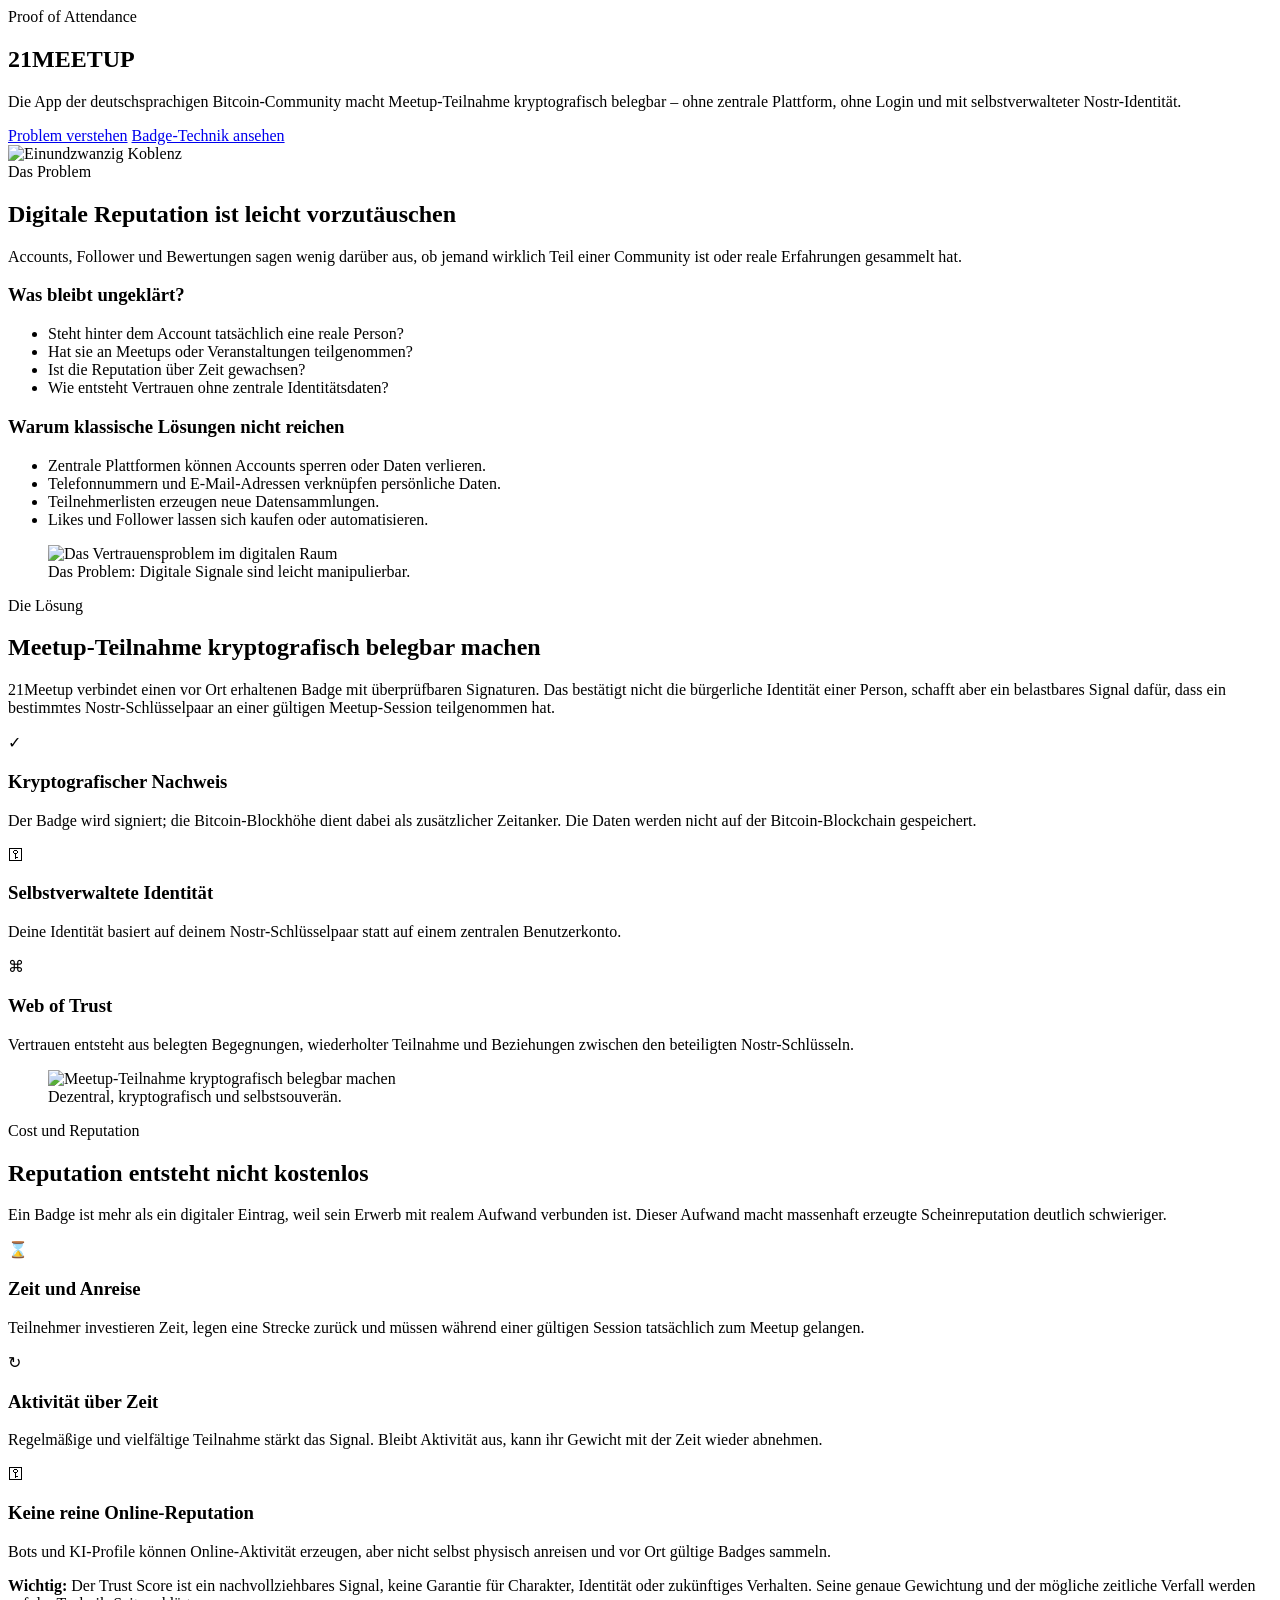
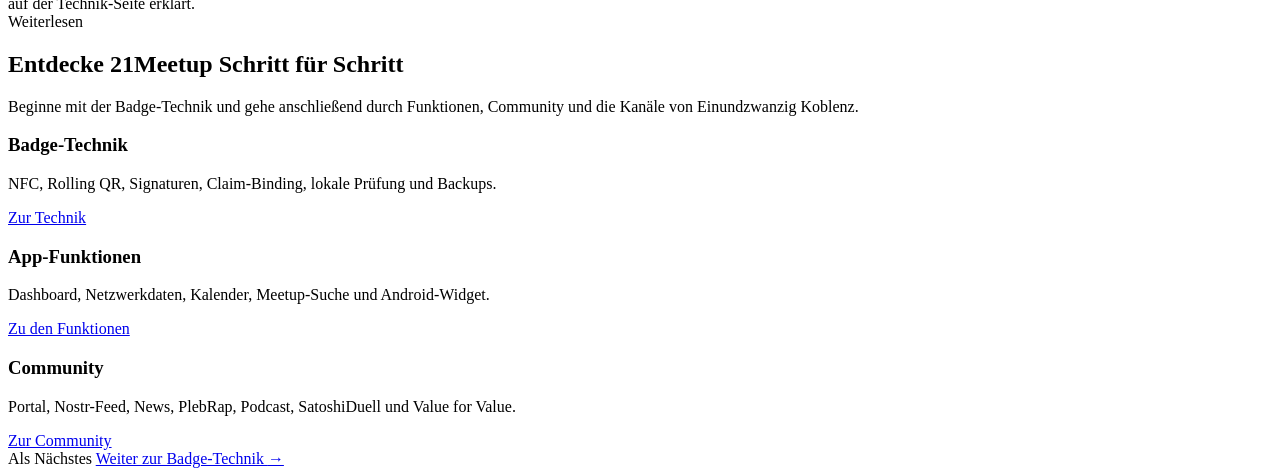
==== index.html @ 0e41c3da "Add files via upload" ====
<!DOCTYPE html>

<html data-theme="dark" lang="de">
<head>
<meta charset="utf-8"/>
<meta content="width=device-width, initial-scale=1" name="viewport"/>
<meta content="Die 21Meetup-App verbindet reale Meetup-Teilnahme mit NFC, Rolling QR, Nostr und kryptografisch überprüfbaren Badges." name="description"/>
<title>21Meetup – Meetup-Teilnahme kryptografisch belegbar machen</title>
<link href="https://21koblenz.github.io/einundzwanzig-meetup-website/" rel="canonical"/><meta content="website" property="og:type"/><meta content="21Meetup" property="og:site_name"/><meta content="de_DE" property="og:locale"/><meta content="21Meetup – Meetup-Teilnahme kryptografisch belegbar machen" property="og:title"/><meta content="Die 21Meetup-App verbindet reale Meetup-Teilnahme mit NFC, Rolling QR, Nostr und kryptografisch überprüfbaren Badges." property="og:description"/><meta content="https://21koblenz.github.io/einundzwanzig-meetup-website/" property="og:url"/><meta content="https://21koblenz.github.io/einundzwanzig-meetup-website/assets/social-preview.jpg" property="og:image"/><meta content="https://21koblenz.github.io/einundzwanzig-meetup-website/assets/social-preview.jpg" property="og:image:secure_url"/><meta content="image/jpeg" property="og:image:type"/><meta content="1200" property="og:image:width"/><meta content="630" property="og:image:height"/><meta content="21Meetup – Meetup-Teilnahme kryptografisch belegbar machen" property="og:image:alt"/><meta content="summary_large_image" name="twitter:card"/><meta content="21Meetup – Meetup-Teilnahme kryptografisch belegbar machen" name="twitter:title"/><meta content="Die 21Meetup-App verbindet reale Meetup-Teilnahme mit NFC, Rolling QR, Nostr und kryptografisch überprüfbaren Badges." name="twitter:description"/><meta content="https://21koblenz.github.io/einundzwanzig-meetup-website/assets/social-preview.jpg" name="twitter:image"/><meta content="21Meetup – Meetup-Teilnahme kryptografisch belegbar machen" name="twitter:image:alt"/><link href="css/style.css" rel="stylesheet"/>
</head>
<body>
<div data-include="components/nav.html"></div>
<main class="page-shell">
<!-- ========================================================
         START: PROBLEM UND LÖSUNG
         ======================================================== -->
<section class="hero" id="start">
<div>
<div class="eyebrow">Proof of Attendance</div>
<h1><span>21</span>MEETUP</h1>
<p class="lead">Die App der deutschsprachigen Bitcoin-Community macht Meetup-Teilnahme kryptografisch belegbar – ohne zentrale Plattform, ohne Login und mit selbstverwalteter Nostr-Identität.</p>
<div class="hero-actions">
<a class="btn btn-primary" href="#problem">Problem verstehen</a>
<a class="btn btn-secondary" href="technik.html">Badge-Technik ansehen</a>
</div>
</div>
<div class="hero-logo">
<img alt="Einundzwanzig Koblenz" src="assets/einundzwanzig-koblenz.png"/>
</div>
</section>
<section class="section" id="problem">
<div class="section-head">
<div class="eyebrow">Das Problem</div>
<h2>Digitale Reputation ist leicht vorzutäuschen</h2>
<p>Accounts, Follower und Bewertungen sagen wenig darüber aus, ob jemand wirklich Teil einer Community ist oder reale Erfahrungen gesammelt hat.</p>
</div>
<div class="grid-2">
<article class="info-card">
<h3>Was bleibt ungeklärt?</h3>
<ul>
<li>Steht hinter dem Account tatsächlich eine reale Person?</li>
<li>Hat sie an Meetups oder Veranstaltungen teilgenommen?</li>
<li>Ist die Reputation über Zeit gewachsen?</li>
<li>Wie entsteht Vertrauen ohne zentrale Identitätsdaten?</li>
</ul>
</article>
<article class="info-card">
<h3>Warum klassische Lösungen nicht reichen</h3>
<ul>
<li>Zentrale Plattformen können Accounts sperren oder Daten verlieren.</li>
<li>Telefonnummern und E-Mail-Adressen verknüpfen persönliche Daten.</li>
<li>Teilnehmerlisten erzeugen neue Datensammlungen.</li>
<li>Likes und Follower lassen sich kaufen oder automatisieren.</li>
</ul>
</article>
</div>
<figure class="screen-card">
<img alt="Das Vertrauensproblem im digitalen Raum" src="pdf-pages/page-03.png"/>
<figcaption>Das Problem: Digitale Signale sind leicht manipulierbar.</figcaption>
</figure>
</section>
<section class="section" id="loesung">
<div class="section-head">
<div class="eyebrow">Die Lösung</div>
<h2>Meetup-Teilnahme kryptografisch belegbar machen</h2>
<p>21Meetup verbindet einen vor Ort erhaltenen Badge mit überprüfbaren Signaturen. Das bestätigt nicht die bürgerliche Identität einer Person, schafft aber ein belastbares Signal dafür, dass ein bestimmtes Nostr-Schlüsselpaar an einer gültigen Meetup-Session teilgenommen hat.</p>
</div>
<div class="grid-3">
<article class="feature-card">
<div class="icon">✓</div>
<h3>Kryptografischer Nachweis</h3>
<p>Der Badge wird signiert; die Bitcoin-Blockhöhe dient dabei als zusätzlicher Zeitanker. Die Daten werden nicht auf der Bitcoin-Blockchain gespeichert.</p>
</article>
<article class="feature-card nostr-card">
<div class="icon">⚿</div>
<h3>Selbstverwaltete Identität</h3>
<p>Deine Identität basiert auf deinem Nostr-Schlüsselpaar statt auf einem zentralen Benutzerkonto.</p>
</article>
<article class="feature-card">
<div class="icon">⌘</div>
<h3>Web of Trust</h3>
<p>Vertrauen entsteht aus belegten Begegnungen, wiederholter Teilnahme und Beziehungen zwischen den beteiligten Nostr-Schlüsseln.</p>
</article>
</div>
<figure class="screen-card">
<img alt="Meetup-Teilnahme kryptografisch belegbar machen" src="pdf-pages/page-02.png"/>
<figcaption>Dezentral, kryptografisch und selbstsouverän.</figcaption>
</figure>
</section>
<!-- ========================================================
         WARUM BADGES REPUTATION TRAGEN KÖNNEN
         Dieser Abschnitt erklärt die Idee. Die genaue Berechnung
         und technische Umsetzung stehen auf der Technik-Seite.
         ======================================================== -->
<section class="section" id="reputation-idee">
<div class="section-head">
<div class="eyebrow">Cost und Reputation</div>
<h2>Reputation entsteht nicht kostenlos</h2>
<p>Ein Badge ist mehr als ein digitaler Eintrag, weil sein Erwerb mit realem Aufwand verbunden ist. Dieser Aufwand macht massenhaft erzeugte Scheinreputation deutlich schwieriger.</p>
</div>
<div class="grid-3">
<article class="feature-card">
<div class="icon">⌛</div>
<h3>Zeit und Anreise</h3>
<p>Teilnehmer investieren Zeit, legen eine Strecke zurück und müssen während einer gültigen Session tatsächlich zum Meetup gelangen.</p>
</article>
<article class="feature-card">
<div class="icon">↻</div>
<h3>Aktivität über Zeit</h3>
<p>Regelmäßige und vielfältige Teilnahme stärkt das Signal. Bleibt Aktivität aus, kann ihr Gewicht mit der Zeit wieder abnehmen.</p>
</article>
<article class="feature-card nostr-card">
<div class="icon">⚿</div>
<h3>Keine reine Online-Reputation</h3>
<p>Bots und KI-Profile können Online-Aktivität erzeugen, aber nicht selbst physisch anreisen und vor Ort gültige Badges sammeln.</p>
</article>
</div>
<article class="callout">
<strong>Wichtig:</strong> Der Trust Score ist ein nachvollziehbares Signal, keine Garantie für Charakter, Identität oder zukünftiges Verhalten. Seine genaue Gewichtung und der mögliche zeitliche Verfall werden auf der Technik-Seite erklärt.
      </article>
</section>

<section class="section">
<div class="section-head">
<div class="eyebrow">Weiterlesen</div>
<h2>Entdecke 21Meetup Schritt für Schritt</h2>
<p>Beginne mit der Badge-Technik und gehe anschließend durch Funktionen, Community und die Kanäle von Einundzwanzig Koblenz.</p>
</div>
<div class="grid-3">
<article class="feature-card"><h3>Badge-Technik</h3><p>NFC, Rolling QR, Signaturen, Claim-Binding, lokale Prüfung und Backups.</p><div class="card-actions"><a class="btn btn-primary" href="technik.html">Zur Technik</a></div></article>
<article class="feature-card"><h3>App-Funktionen</h3><p>Dashboard, Netzwerkdaten, Kalender, Meetup-Suche und Android-Widget.</p><div class="card-actions"><a class="btn btn-primary" href="funktionen.html">Zu den Funktionen</a></div></article>
<article class="feature-card nostr-card"><h3>Community</h3><p>Portal, Nostr-Feed, News, PlebRap, Podcast, SatoshiDuell und Value for Value.</p><div class="card-actions"><a class="btn btn-primary" href="community.html">Zur Community</a></div></article>
</div>
</section>
<nav aria-label="Weiter zur nächsten Seite" class="page-progress">
<span class="page-progress-label">Als Nächstes</span>
<a class="btn btn-primary page-progress-next" href="technik.html">Weiter zur Badge-Technik <span aria-hidden="true">→</span></a>
</nav>
</main>
<div data-include="components/footer.html"></div>
<script src="js/config.js"></script>
<script src="js/theme.js"></script>
<script src="js/include.js"></script>
<script src="js/navigation.js"></script>
<script src="js/footer.js"></script>
<script src="js/hover.js"></script>
<script src="js/scroll-top.js"></script>
</body>
</html>
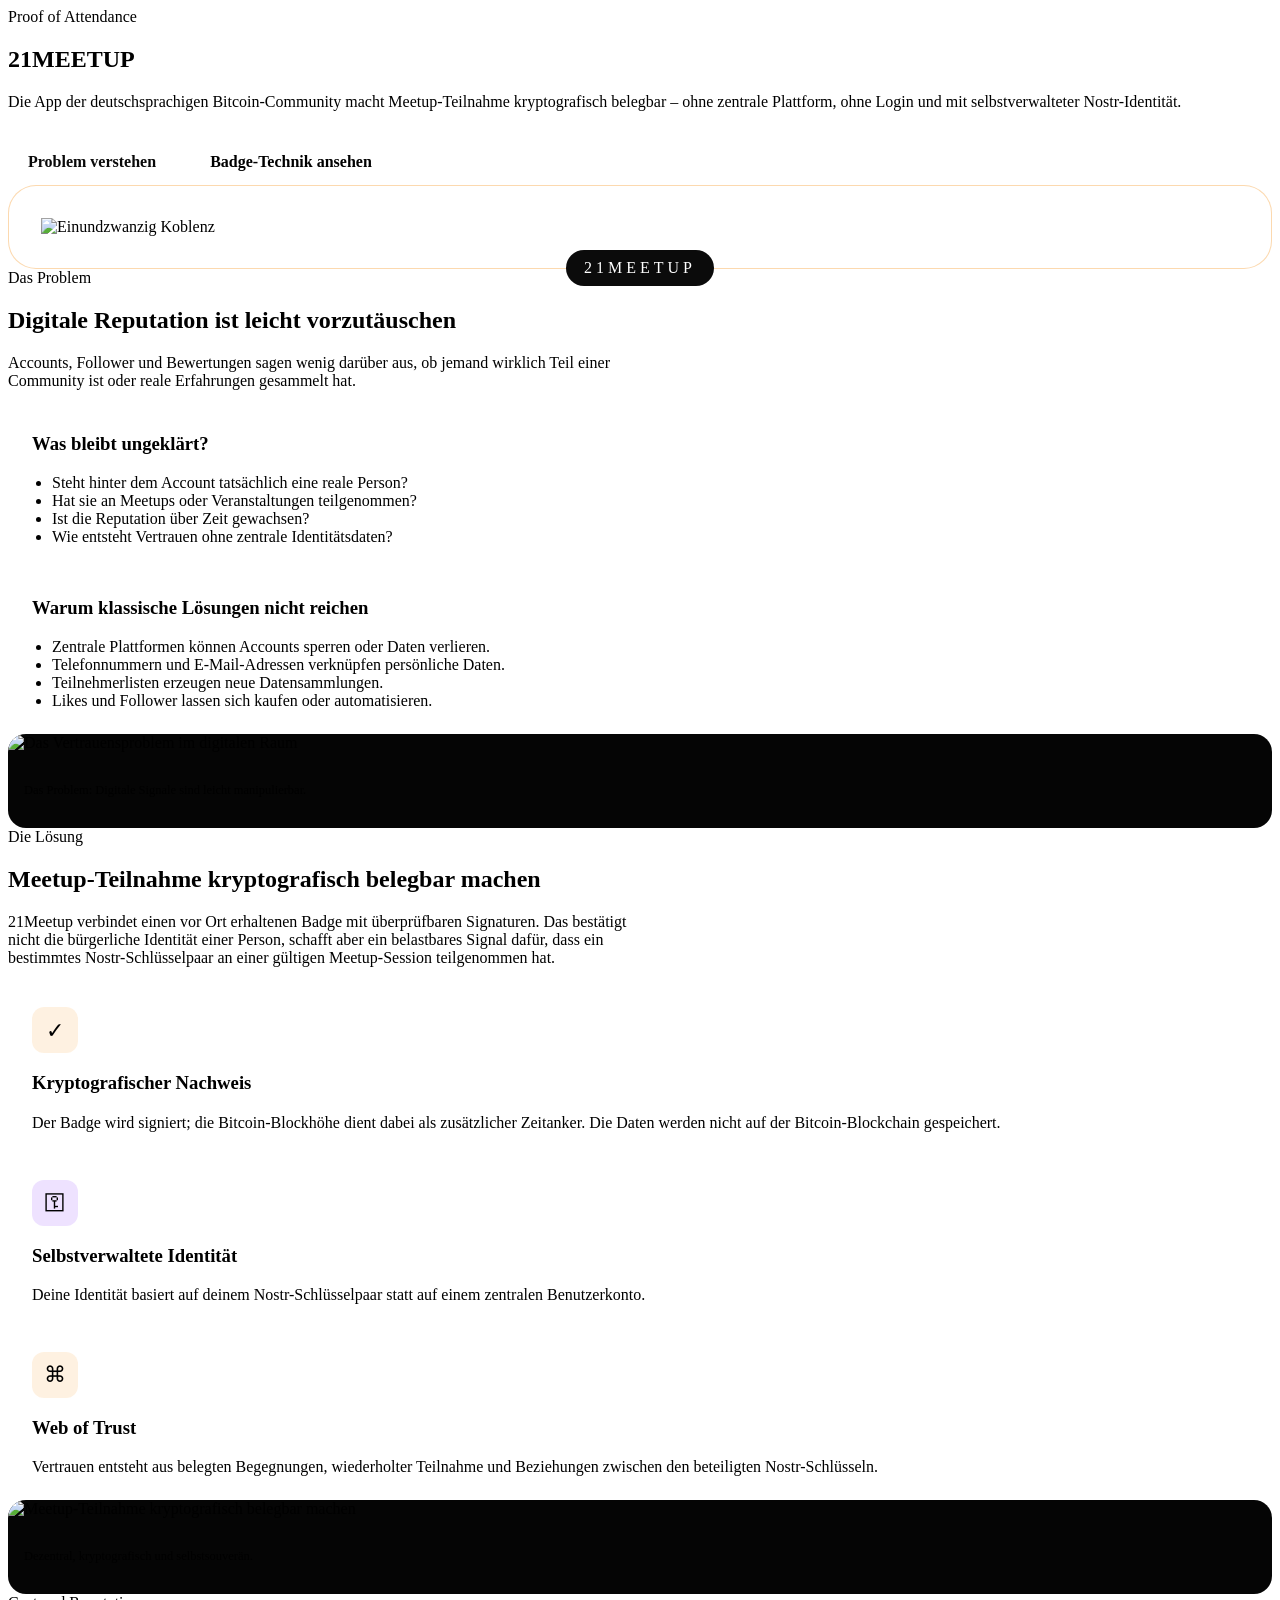
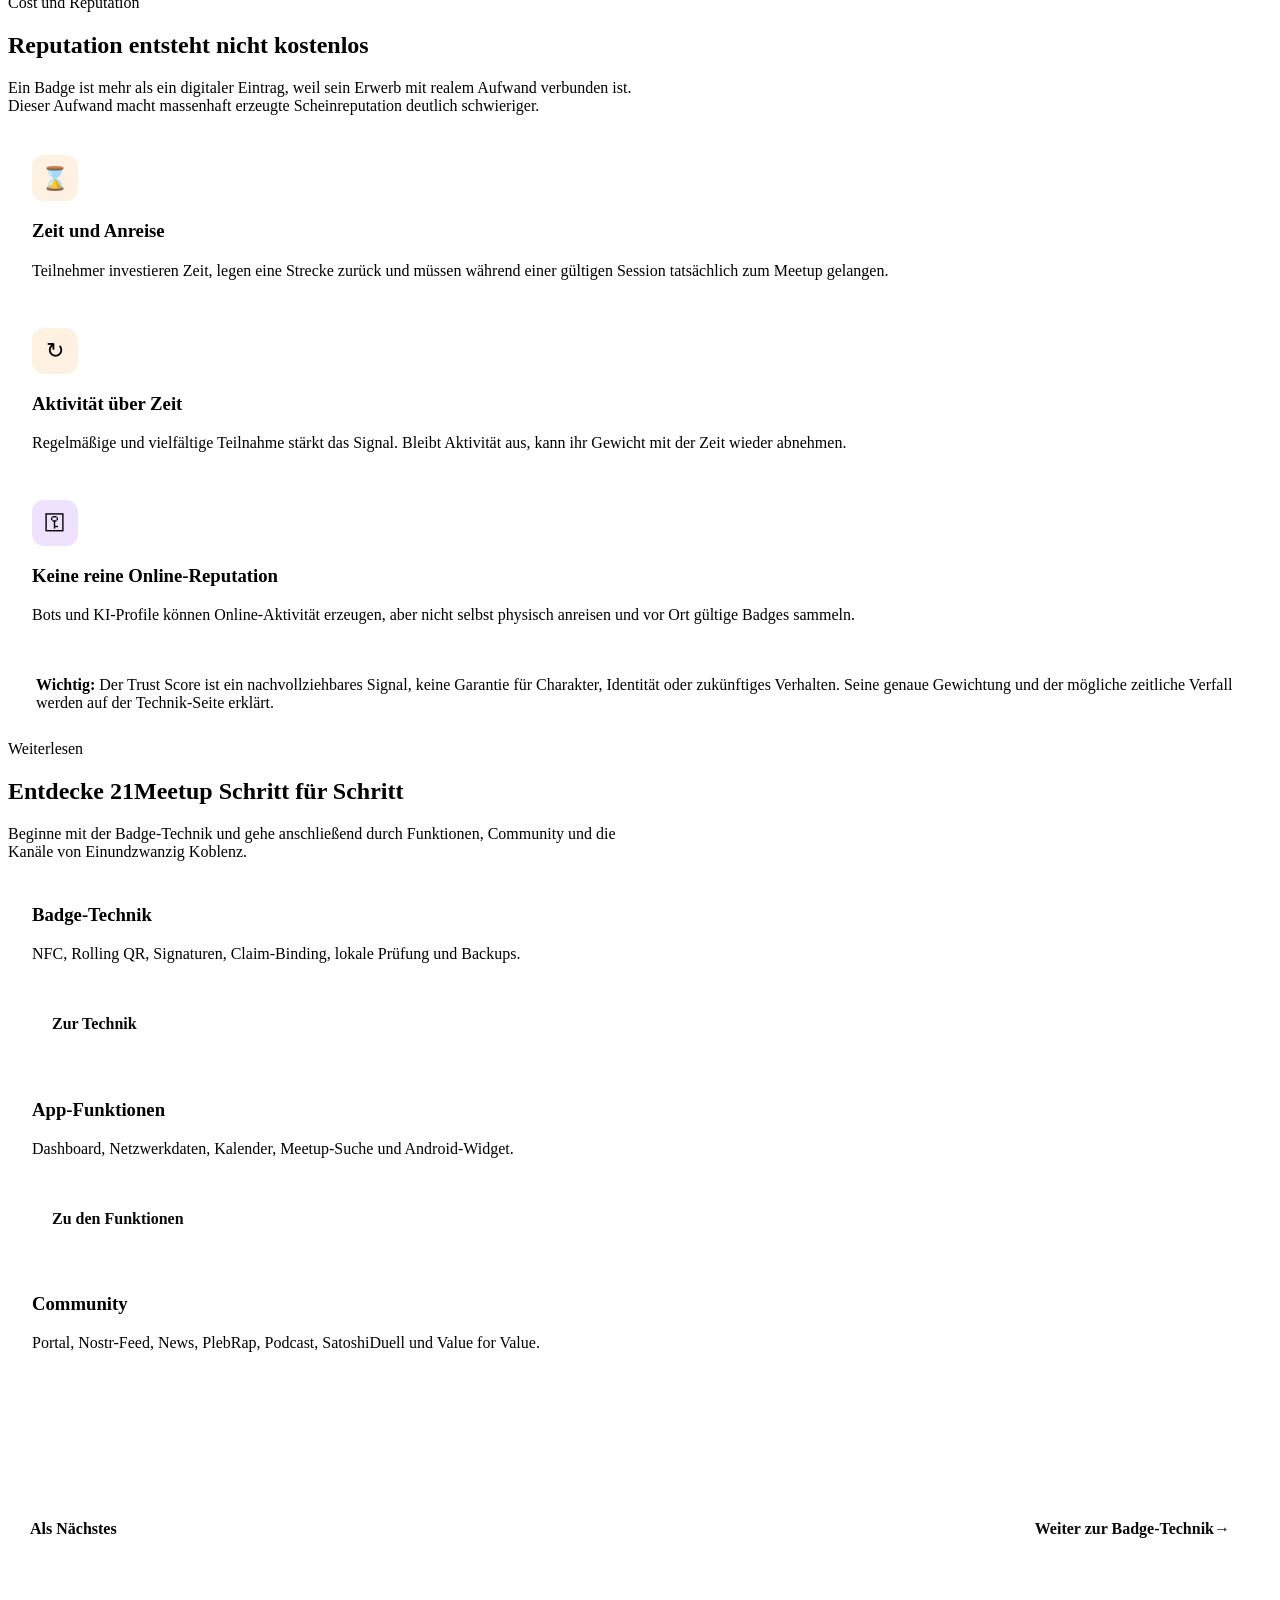
==== commit 4e1bfd4f: "Add files via upload" ====
--- a/index.html
+++ b/index.html
@@ -6,7 +6,7 @@
 <meta content="width=device-width, initial-scale=1" name="viewport"/>
 <meta content="Die 21Meetup-App verbindet reale Meetup-Teilnahme mit NFC, Rolling QR, Nostr und kryptografisch überprüfbaren Badges." name="description"/>
 <title>21Meetup – Meetup-Teilnahme kryptografisch belegbar machen</title>
-<link href="https://21koblenz.github.io/einundzwanzig-meetup-website/" rel="canonical"/><meta content="website" property="og:type"/><meta content="21Meetup" property="og:site_name"/><meta content="de_DE" property="og:locale"/><meta content="21Meetup – Meetup-Teilnahme kryptografisch belegbar machen" property="og:title"/><meta content="Die 21Meetup-App verbindet reale Meetup-Teilnahme mit NFC, Rolling QR, Nostr und kryptografisch überprüfbaren Badges." property="og:description"/><meta content="https://21koblenz.github.io/einundzwanzig-meetup-website/" property="og:url"/><meta content="https://21koblenz.github.io/einundzwanzig-meetup-website/assets/social-preview.jpg" property="og:image"/><meta content="https://21koblenz.github.io/einundzwanzig-meetup-website/assets/social-preview.jpg" property="og:image:secure_url"/><meta content="image/jpeg" property="og:image:type"/><meta content="1200" property="og:image:width"/><meta content="630" property="og:image:height"/><meta content="21Meetup – Meetup-Teilnahme kryptografisch belegbar machen" property="og:image:alt"/><meta content="summary_large_image" name="twitter:card"/><meta content="21Meetup – Meetup-Teilnahme kryptografisch belegbar machen" name="twitter:title"/><meta content="Die 21Meetup-App verbindet reale Meetup-Teilnahme mit NFC, Rolling QR, Nostr und kryptografisch überprüfbaren Badges." name="twitter:description"/><meta content="https://21koblenz.github.io/einundzwanzig-meetup-website/assets/social-preview.jpg" name="twitter:image"/><meta content="21Meetup – Meetup-Teilnahme kryptografisch belegbar machen" name="twitter:image:alt"/><link href="css/style.css" rel="stylesheet"/>
+<link href="https://21koblenz.github.io/einundzwanzig-meetup-website/" rel="canonical"/><meta content="website" property="og:type"/><meta content="21Meetup" property="og:site_name"/><meta content="de_DE" property="og:locale"/><meta content="21Meetup – Meetup-Teilnahme kryptografisch belegbar machen" property="og:title"/><meta content="Die 21Meetup-App verbindet reale Meetup-Teilnahme mit NFC, Rolling QR, Nostr und kryptografisch überprüfbaren Badges." property="og:description"/><meta content="https://21koblenz.github.io/einundzwanzig-meetup-website/" property="og:url"/><meta content="https://21koblenz.github.io/einundzwanzig-meetup-website/assets/social-preview.jpg" property="og:image"/><meta content="https://21koblenz.github.io/einundzwanzig-meetup-website/assets/social-preview.jpg" property="og:image:secure_url"/><meta content="image/jpeg" property="og:image:type"/><meta content="1200" property="og:image:width"/><meta content="630" property="og:image:height"/><meta content="21Meetup – Meetup-Teilnahme kryptografisch belegbar machen" property="og:image:alt"/><meta content="summary_large_image" name="twitter:card"/><meta content="21Meetup – Meetup-Teilnahme kryptografisch belegbar machen" name="twitter:title"/><meta content="Die 21Meetup-App verbindet reale Meetup-Teilnahme mit NFC, Rolling QR, Nostr und kryptografisch überprüfbaren Badges." name="twitter:description"/><meta content="https://21koblenz.github.io/einundzwanzig-meetup-website/assets/social-preview.jpg" name="twitter:image"/><meta content="21Meetup – Meetup-Teilnahme kryptografisch belegbar machen" name="twitter:image:alt"/><link href="css/style.css?v=20260801-nav-layer-fix-1" rel="stylesheet"/>
 </head>
 <body>
 <div data-include="components/nav.html"></div>
@@ -142,6 +142,7 @@
 <script src="js/theme.js"></script>
 <script src="js/include.js"></script>
 <script src="js/navigation.js"></script>
+<script src="js/mempool-ticker.js?v=20260801-nav-layer-fix-1"></script>
 <script src="js/footer.js"></script>
 <script src="js/hover.js"></script>
 <script src="js/scroll-top.js"></script>
--- a/css/style.css
+++ b/css/style.css
@@ -0,0 +1,12 @@
+/**
+ * Zentrale CSS-Datei.
+ * Die Reihenfolge der Imports ist wichtig: allgemein -> speziell -> responsive.
+ */
+@import url("variables.css");
+@import url("base.css");
+@import url("layout.css");
+@import url("navigation.css?v=20260801-nav-layer-fix-1");
+@import url("components.css");
+@import url("social.css");
+@import url("footer.css");
+@import url("responsive.css?v=20260801-nav-layer-fix-1");
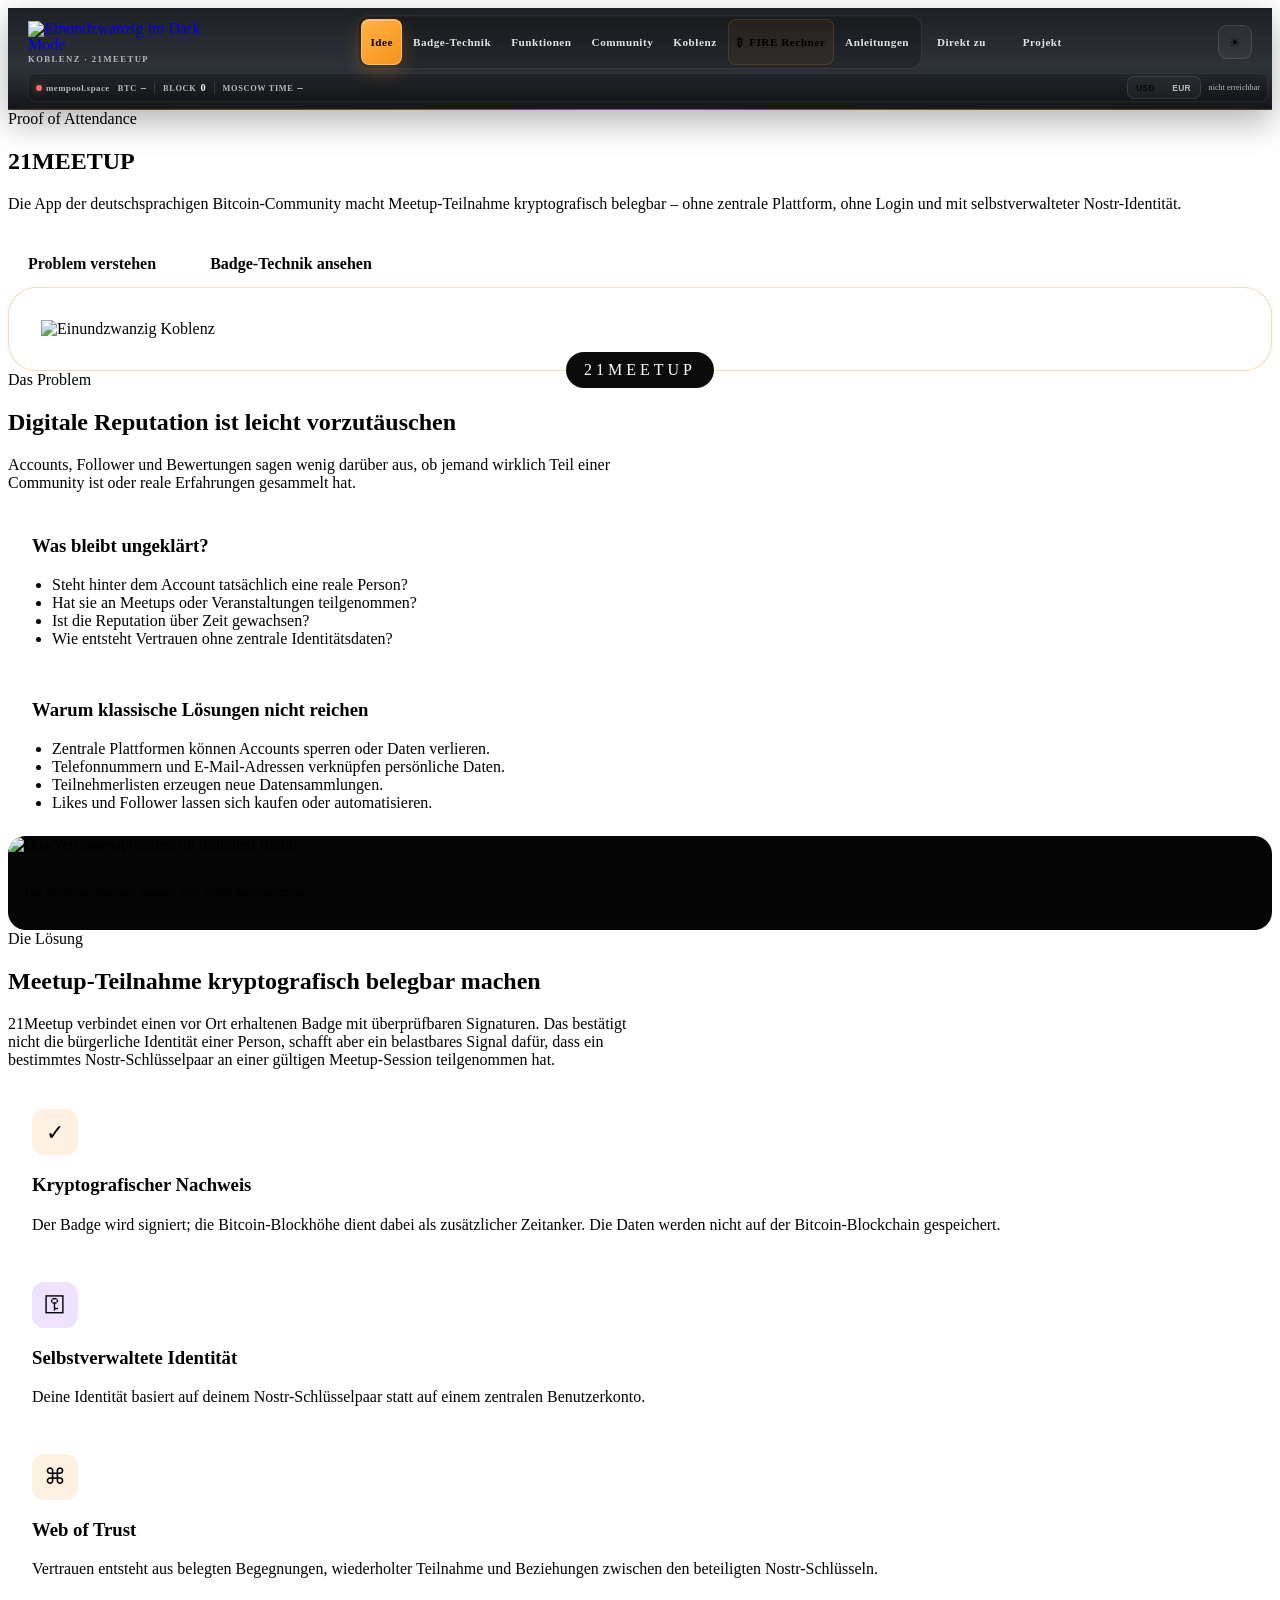
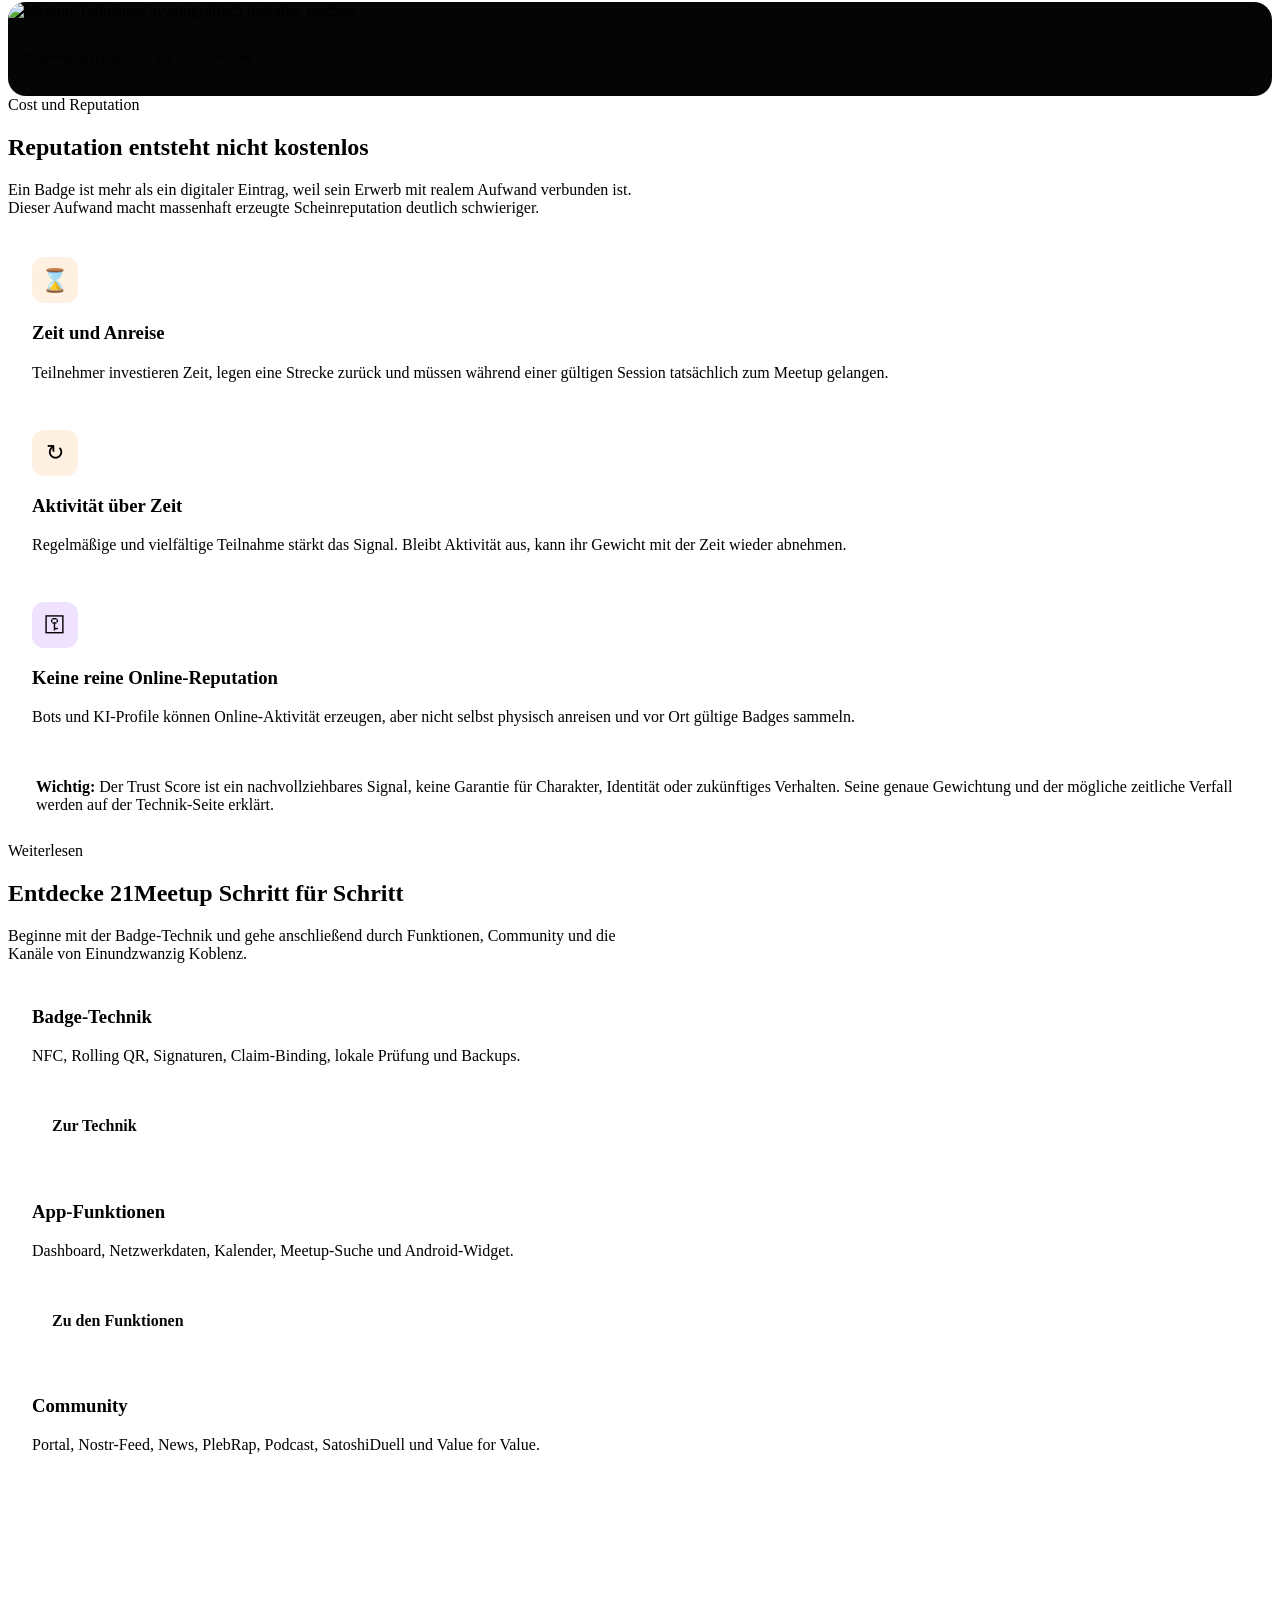
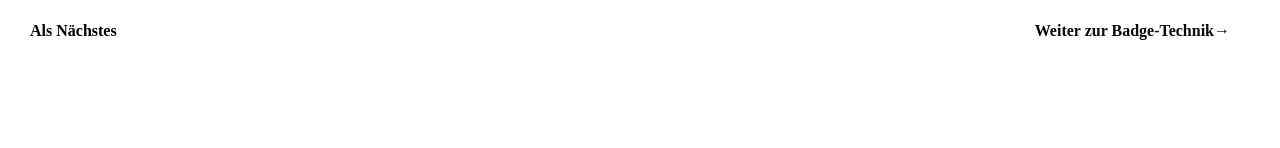
==== commit e4129aae: "Add files via upload" ====
--- a/index.html
+++ b/index.html
@@ -6,10 +6,100 @@
 <meta content="width=device-width, initial-scale=1" name="viewport"/>
 <meta content="Die 21Meetup-App verbindet reale Meetup-Teilnahme mit NFC, Rolling QR, Nostr und kryptografisch überprüfbaren Badges." name="description"/>
 <title>21Meetup – Meetup-Teilnahme kryptografisch belegbar machen</title>
-<link href="https://21koblenz.github.io/einundzwanzig-meetup-website/" rel="canonical"/><meta content="website" property="og:type"/><meta content="21Meetup" property="og:site_name"/><meta content="de_DE" property="og:locale"/><meta content="21Meetup – Meetup-Teilnahme kryptografisch belegbar machen" property="og:title"/><meta content="Die 21Meetup-App verbindet reale Meetup-Teilnahme mit NFC, Rolling QR, Nostr und kryptografisch überprüfbaren Badges." property="og:description"/><meta content="https://21koblenz.github.io/einundzwanzig-meetup-website/" property="og:url"/><meta content="https://21koblenz.github.io/einundzwanzig-meetup-website/assets/social-preview.jpg" property="og:image"/><meta content="https://21koblenz.github.io/einundzwanzig-meetup-website/assets/social-preview.jpg" property="og:image:secure_url"/><meta content="image/jpeg" property="og:image:type"/><meta content="1200" property="og:image:width"/><meta content="630" property="og:image:height"/><meta content="21Meetup – Meetup-Teilnahme kryptografisch belegbar machen" property="og:image:alt"/><meta content="summary_large_image" name="twitter:card"/><meta content="21Meetup – Meetup-Teilnahme kryptografisch belegbar machen" name="twitter:title"/><meta content="Die 21Meetup-App verbindet reale Meetup-Teilnahme mit NFC, Rolling QR, Nostr und kryptografisch überprüfbaren Badges." name="twitter:description"/><meta content="https://21koblenz.github.io/einundzwanzig-meetup-website/assets/social-preview.jpg" name="twitter:image"/><meta content="21Meetup – Meetup-Teilnahme kryptografisch belegbar machen" name="twitter:image:alt"/><link href="css/style.css?v=20260801-nav-layer-fix-1" rel="stylesheet"/>
+<link href="https://21koblenz.github.io/einundzwanzig-meetup-website/" rel="canonical"/><meta content="website" property="og:type"/><meta content="21Meetup" property="og:site_name"/><meta content="de_DE" property="og:locale"/><meta content="21Meetup – Meetup-Teilnahme kryptografisch belegbar machen" property="og:title"/><meta content="Die 21Meetup-App verbindet reale Meetup-Teilnahme mit NFC, Rolling QR, Nostr und kryptografisch überprüfbaren Badges." property="og:description"/><meta content="https://21koblenz.github.io/einundzwanzig-meetup-website/" property="og:url"/><meta content="https://21koblenz.github.io/einundzwanzig-meetup-website/assets/social-preview.jpg" property="og:image"/><meta content="https://21koblenz.github.io/einundzwanzig-meetup-website/assets/social-preview.jpg" property="og:image:secure_url"/><meta content="image/jpeg" property="og:image:type"/><meta content="1200" property="og:image:width"/><meta content="630" property="og:image:height"/><meta content="21Meetup – Meetup-Teilnahme kryptografisch belegbar machen" property="og:image:alt"/><meta content="summary_large_image" name="twitter:card"/><meta content="21Meetup – Meetup-Teilnahme kryptografisch belegbar machen" name="twitter:title"/><meta content="Die 21Meetup-App verbindet reale Meetup-Teilnahme mit NFC, Rolling QR, Nostr und kryptografisch überprüfbaren Badges." name="twitter:description"/><meta content="https://21koblenz.github.io/einundzwanzig-meetup-website/assets/social-preview.jpg" name="twitter:image"/><meta content="21Meetup – Meetup-Teilnahme kryptografisch belegbar machen" name="twitter:image:alt"/><link href="css/style.css?v=20260802-nav-mempool-fix-2" rel="stylesheet"/>
 </head>
 <body>
-<div data-include="components/nav.html"></div>
+<!-- SHARED_NAV_START source=components/nav.html hash=69f09269a03e -->
+<div class="site-navigation-host" data-nav-source="components/nav.html" data-nav-hash="69f09269a03e">
+<!-- ============================================================
+     GEMEINSAME HAUPTNAVIGATION
+     ============================================================ -->
+<header class="site-header" data-nav-version="20260802-nav-unified-1">
+  <a class="brand brand-banner" href="index.html" aria-label="21Meetup Startseite">
+    <img class="banner-logo banner-logo-dark" src="assets/banner-dark.svg" alt="Einundzwanzig im Dark Mode">
+    <img class="banner-logo banner-logo-light" src="assets/banner-light.svg" alt="Einundzwanzig im Light Mode">
+    <span class="brand-sub">KOBLENZ · 21MEETUP</span>
+  </a>
+
+  <nav class="main-nav" aria-label="Hauptnavigation">
+    <div class="nav-primary" aria-label="Hauptseiten">
+      <a class="page-link" data-page="index.html" href="index.html">Idee</a>
+      <a class="page-link" data-page="technik.html" href="technik.html">Badge-Technik</a>
+      <a class="page-link" data-page="funktionen.html" href="funktionen.html">Funktionen</a>
+      <a class="page-link" data-page="community.html" href="community.html">Community</a>
+      <a class="page-link" data-page="social.html" href="social.html">Koblenz</a>
+      <a class="page-link page-link-tool" data-page="rechner.html" href="rechner.html"><span aria-hidden="true">₿</span> FIRE Rechner</a>
+      <a class="page-link page-link-guide" data-pages="rechner-anleitung.html,lokal-starten.html" href="rechner-anleitung.html">Anleitungen</a>
+    </div>
+
+    <details class="nav-group">
+      <summary>Direkt zu</summary>
+      <div class="nav-dropdown">
+        <a href="index.html#problem">Problem</a>
+        <a href="index.html#loesung">Lösung</a>
+        <a href="technik.html#nfc">NFC</a>
+        <a href="technik.html#rolling-qr">Rolling QR</a>
+        <a href="technik.html#signaturen">Signaturen</a>
+        <a href="technik.html#web-of-trust">Web of Trust</a>
+        <a href="funktionen.html#netzwerk">Netzwerkdaten</a>
+        <a href="funktionen.html#events">Events</a>
+        <a href="rechner.html">₿ FIRE Rechner</a>
+        <a href="rechner-anleitung.html">Rechner-Anleitung</a>
+        <a href="lokal-starten.html">Webseite lokal starten</a>
+      </div>
+    </details>
+
+    <details class="nav-group">
+      <summary>Projekt</summary>
+      <div class="nav-dropdown">
+        <a href="#" id="appDataSourceSettings" hidden>Datenquelle ändern</a>
+        <a href="https://zapstore.dev/apps/space.einundzwanzig.meetup" target="_blank" rel="noopener">App laden</a>
+        <a href="rechner-anleitung.html">Rechner-Anleitung</a>
+        <a href="lokal-starten.html">Webseite lokal starten</a>
+        <a href="https://github.com/louisthecat86/Einundzwanzig-Meetup-App" target="_blank" rel="noopener">GitHub</a>
+        <a href="https://portal.einundzwanzig.space/de/meetup/einundzwanzig-koblenz" target="_blank" rel="noopener">Koblenz-Termine</a>
+      </div>
+    </details>
+  </nav>
+
+  <div class="header-controls">
+    <button class="theme-toggle header-theme-toggle" type="button" aria-label="Dark- oder Light-Mode wechseln" title="Dark- oder Light-Mode wechseln"><span class="theme-icon">☀</span></button>
+    <button class="menu-toggle" type="button" aria-label="Navigation öffnen" aria-expanded="false">☰</button>
+  </div>
+
+
+  <div class="bitcoin-live-strip" id="bitcoinLiveStrip" aria-label="Live Bitcoin-Netzwerkdaten">
+    <span class="live-source" title="Bitcoin-Datenquelle"><span class="live-dot" id="bitcoinLiveDot" aria-hidden="true"></span><span id="liveSourceLabel">Datenquelle</span></span>
+
+    <span class="live-metric live-price">
+      <span class="live-label">BTC</span>
+      <strong id="liveBitcoinPrice">–</strong>
+    </span>
+
+    <span class="live-divider" aria-hidden="true"></span>
+
+    <span class="live-metric">
+      <span class="live-label">Block</span>
+      <strong id="liveBlockHeight">–</strong>
+    </span>
+
+    <span class="live-divider" aria-hidden="true"></span>
+
+    <span class="live-metric live-moscow">
+      <span class="live-label">Moscow Time</span>
+      <strong id="liveMoscowTime">–</strong>
+    </span>
+
+    <div class="live-fiat-switch" role="group" aria-label="Fiatwährung für Bitcoin-Preis und Moscow Time">
+      <button type="button" data-live-fiat="USD" aria-pressed="true">USD</button>
+      <button type="button" data-live-fiat="EUR" aria-pressed="false">EUR</button>
+    </div>
+
+    <span class="live-updated" id="liveUpdated" aria-live="polite">lädt …</span>
+  </div>
+</header>
+</div>
+<!-- SHARED_NAV_END -->
 <main class="page-shell">
 <!-- ========================================================
          START: PROBLEM UND LÖSUNG
@@ -138,11 +228,11 @@
 </nav>
 </main>
 <div data-include="components/footer.html"></div>
-<script src="js/config.js"></script>
+<script src="js/config.js?v=20260802-nav-mempool-fix-2"></script>
 <script src="js/theme.js"></script>
-<script src="js/include.js"></script>
-<script src="js/navigation.js"></script>
-<script src="js/mempool-ticker.js?v=20260801-nav-layer-fix-1"></script>
+<script src="js/include.js?v=20260802-nav-mempool-fix-2"></script>
+<script src="js/navigation.js?v=20260802-nav-mempool-fix-2"></script>
+<script src="js/mempool-ticker.js?v=20260802-nav-mempool-fix-2"></script>
 <script src="js/footer.js"></script>
 <script src="js/hover.js"></script>
 <script src="js/scroll-top.js"></script>
--- a/css/style.css
+++ b/css/style.css
@@ -5,8 +5,8 @@
 @import url("variables.css");
 @import url("base.css");
 @import url("layout.css");
-@import url("navigation.css?v=20260801-nav-layer-fix-1");
+@import url("navigation.css?v=20260802-nav-mempool-fix-2");
 @import url("components.css");
 @import url("social.css");
 @import url("footer.css");
-@import url("responsive.css?v=20260801-nav-layer-fix-1");
+@import url("responsive.css?v=20260802-nav-mempool-fix-2");
